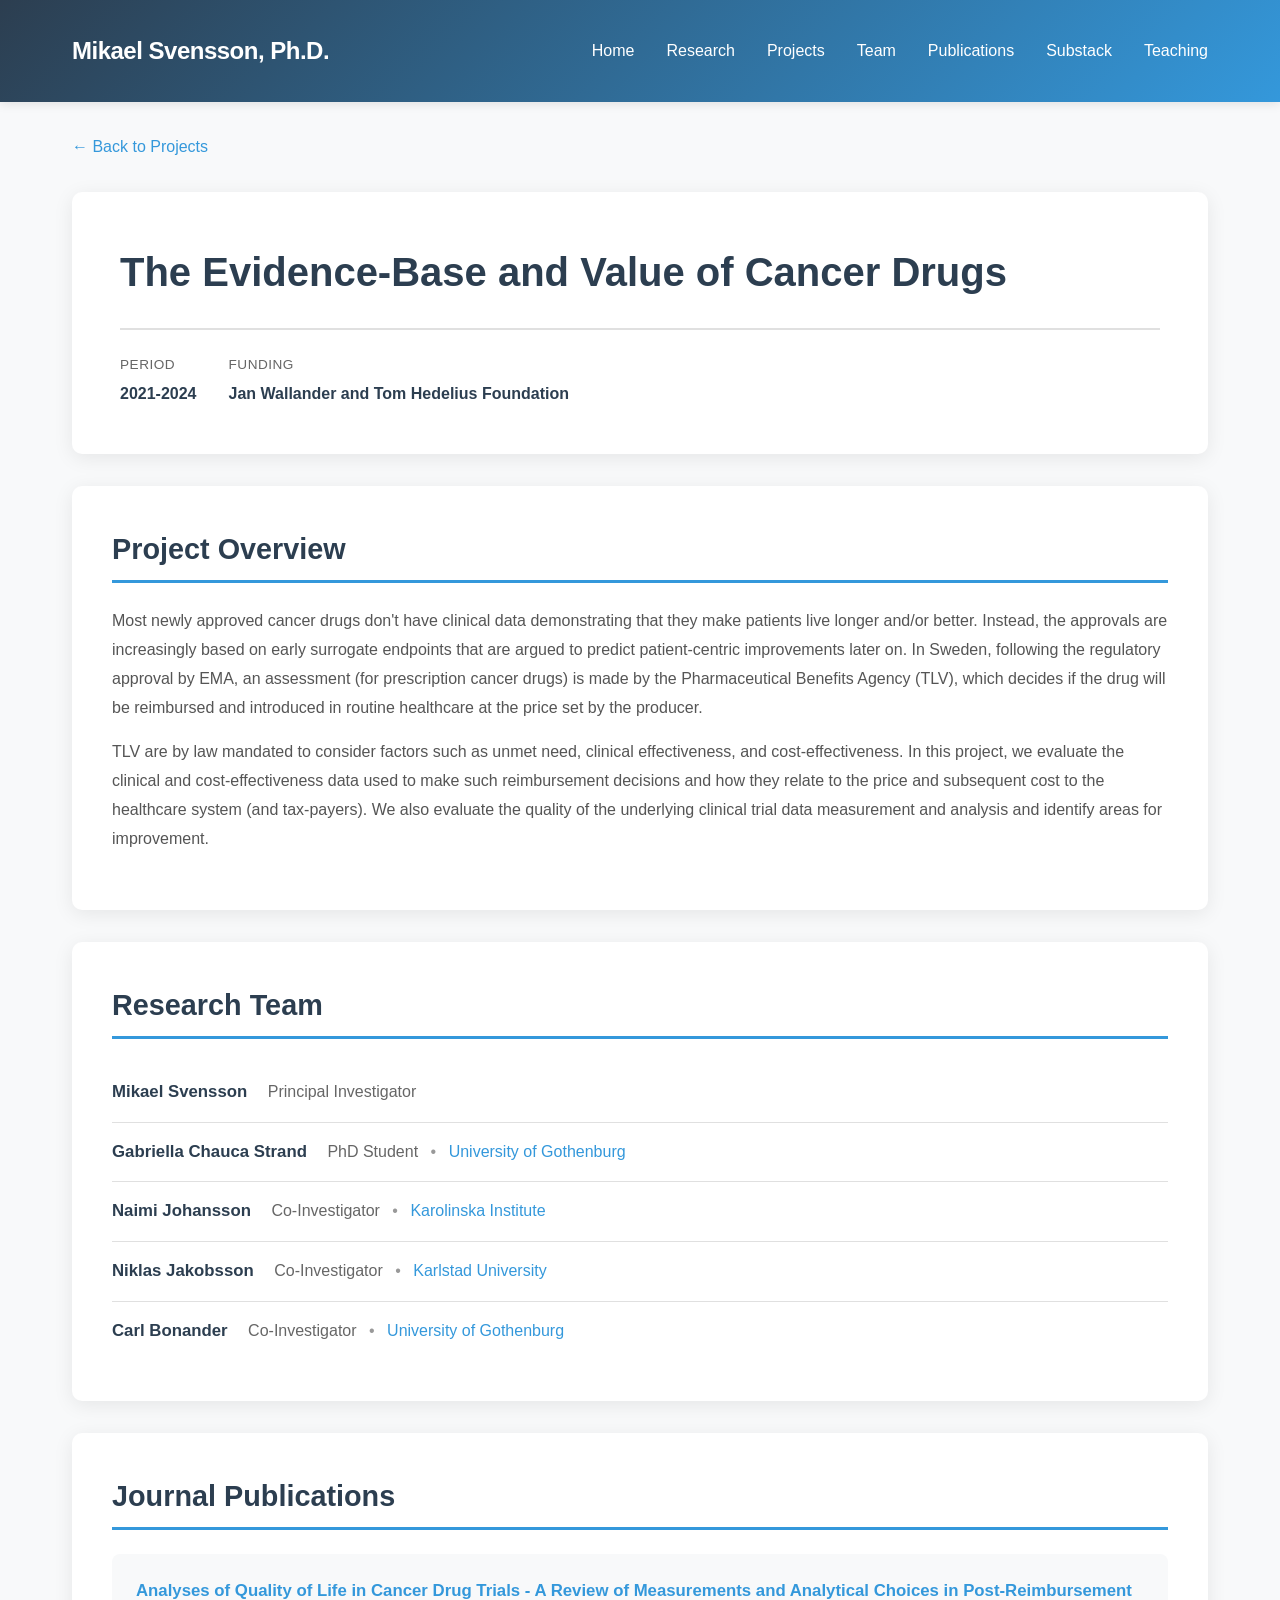
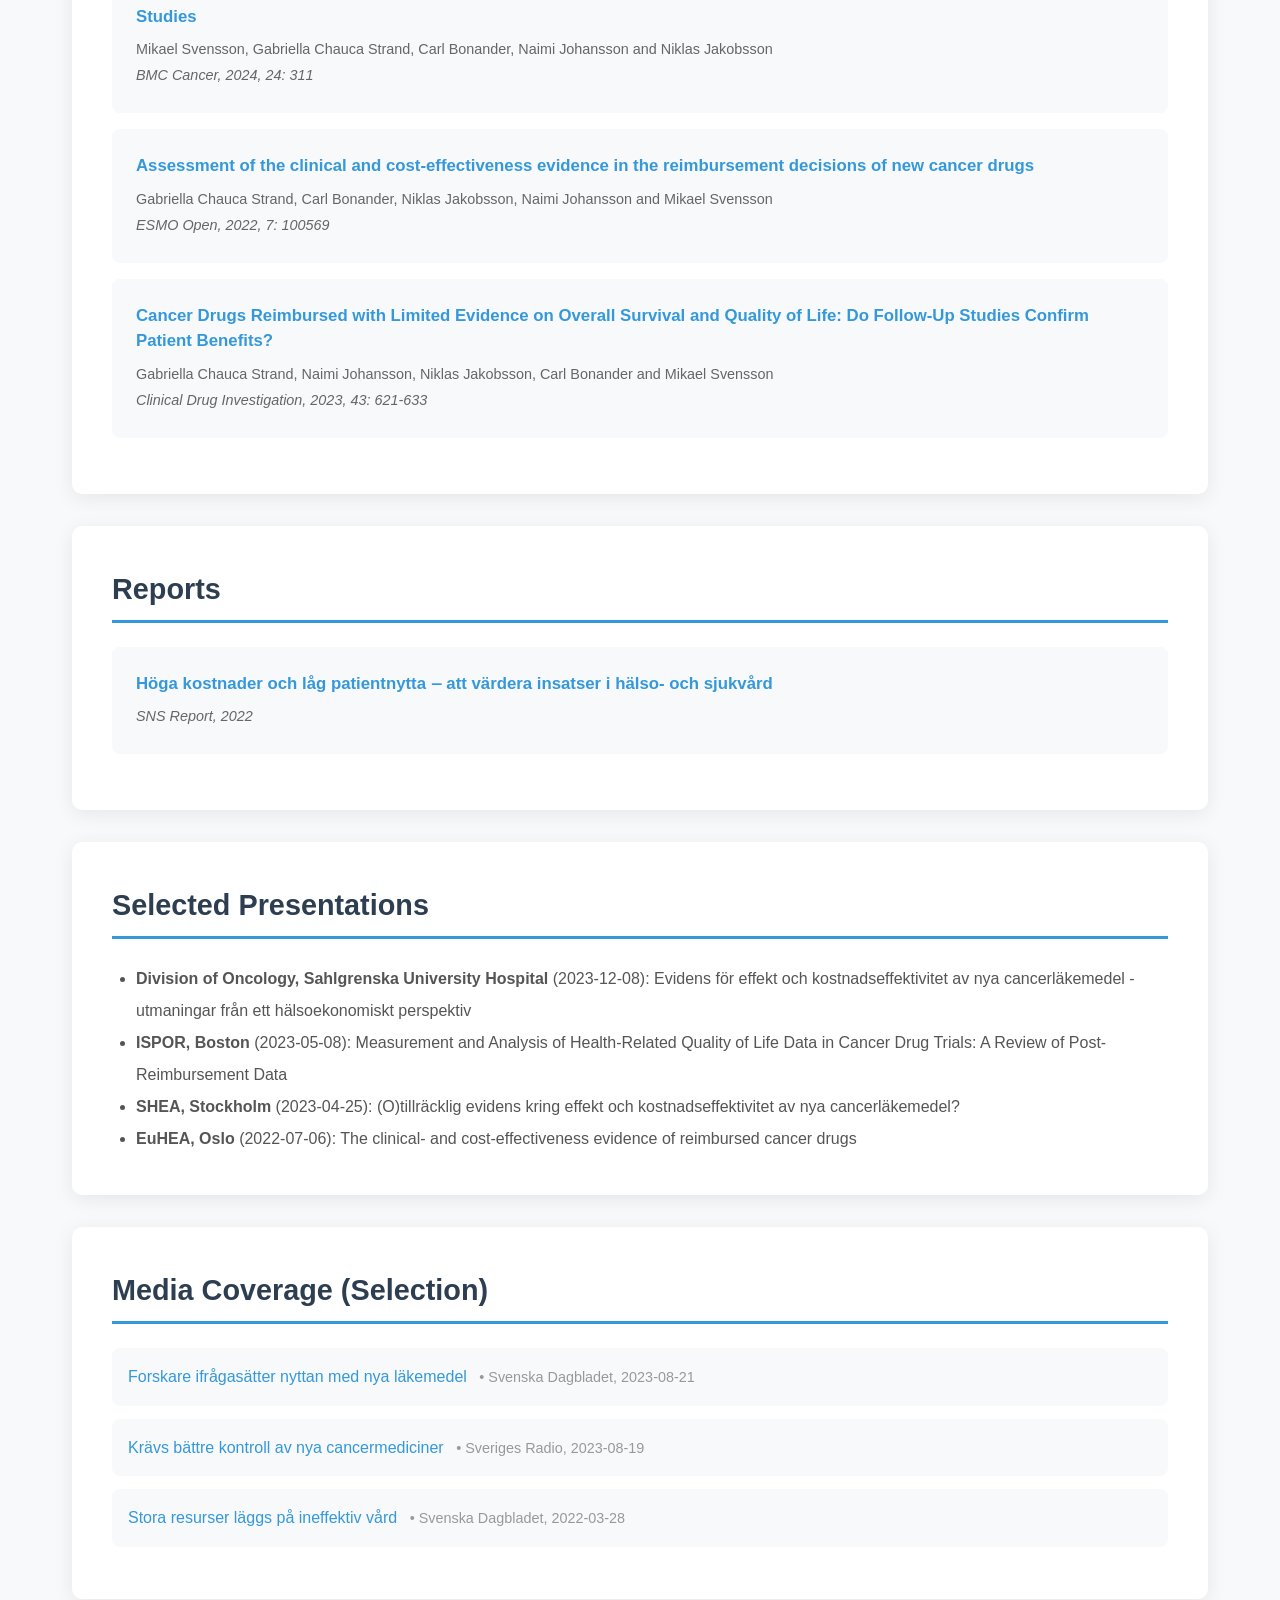
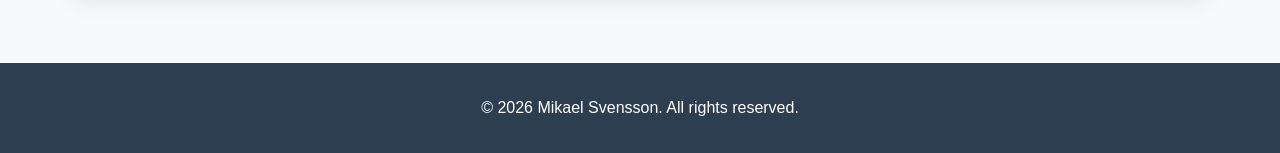
==== cancer-evidence.html @ 0bb3e4e1 "Create cancer-evidence.html" ====
<!DOCTYPE html>
<html lang="en">
<head>
    <meta charset="UTF-8">
    <meta name="viewport" content="width=device-width, initial-scale=1.0">
    <title>Evidence Project - Mikael Svensson</title>
    <style>
        * {
            margin: 0;
            padding: 0;
            box-sizing: border-box;
        }

        body {
            font-family: -apple-system, BlinkMacSystemFont, 'Segoe UI', Roboto, Oxygen, Ubuntu, Cantarell, sans-serif;
            line-height: 1.6;
            color: #333;
            background-color: #f8f9fa;
        }

        header {
            background: linear-gradient(135deg, #2c3e50 0%, #3498db 100%);
            color: white;
            padding: 2rem 0;
            box-shadow: 0 2px 10px rgba(0,0,0,0.1);
        }

        nav {
            max-width: 1200px;
            margin: 0 auto;
            padding: 0 2rem;
            display: flex;
            justify-content: space-between;
            align-items: center;
            flex-wrap: wrap;
        }

        .logo {
            font-size: 1.5rem;
            font-weight: 700;
            letter-spacing: -0.5px;
        }

        .logo a {
            color: white;
            text-decoration: none;
        }

        .nav-links {
            display: flex;
            gap: 2rem;
            list-style: none;
            flex-wrap: wrap;
        }

        .nav-links a {
            color: white;
            text-decoration: none;
            font-weight: 500;
            transition: opacity 0.3s;
            padding: 0.5rem 0;
        }

        .nav-links a:hover {
            opacity: 0.8;
            border-bottom: 2px solid white;
        }

        .container {
            max-width: 1200px;
            margin: 2rem auto;
            padding: 0 2rem;
        }

        .back-link {
            display: inline-block;
            color: #3498db;
            text-decoration: none;
            margin-bottom: 2rem;
            font-weight: 500;
        }

        .back-link:hover {
            text-decoration: underline;
        }

        .project-header {
            background: white;
            padding: 3rem;
            border-radius: 10px;
            box-shadow: 0 4px 20px rgba(0,0,0,0.08);
            margin-bottom: 2rem;
        }

        .project-header h1 {
            font-size: 2.5rem;
            color: #2c3e50;
            margin-bottom: 1rem;
        }

        .project-meta {
            display: flex;
            gap: 2rem;
            flex-wrap: wrap;
            margin-top: 1.5rem;
            padding-top: 1.5rem;
            border-top: 2px solid #e0e0e0;
        }

        .meta-item {
            display: flex;
            flex-direction: column;
        }

        .meta-label {
            font-size: 0.85rem;
            color: #666;
            text-transform: uppercase;
            letter-spacing: 0.5px;
            margin-bottom: 0.3rem;
        }

        .meta-value {
            font-weight: 600;
            color: #2c3e50;
        }

        .section {
            background: white;
            padding: 2.5rem;
            border-radius: 10px;
            box-shadow: 0 4px 20px rgba(0,0,0,0.08);
            margin-bottom: 2rem;
        }

        .section h2 {
            font-size: 1.8rem;
            color: #2c3e50;
            margin-bottom: 1.5rem;
            padding-bottom: 0.5rem;
            border-bottom: 3px solid #3498db;
        }

        .section p {
            color: #555;
            line-height: 1.8;
            margin-bottom: 1rem;
        }

        .publications {
            list-style: none;
        }

        .publications li {
            padding: 1.5rem;
            background: #f8f9fa;
            border-radius: 8px;
            margin-bottom: 1rem;
            transition: all 0.3s;
        }

        .publications li:hover {
            background: #e8f4f8;
            transform: translateX(5px);
        }

        .publications a {
            color: #3498db;
            text-decoration: none;
            font-weight: 600;
            font-size: 1.05rem;
            line-height: 1.5;
        }

        .publications a:hover {
            text-decoration: underline;
        }

        .media-list {
            list-style: none;
        }

        .media-list li {
            padding: 1rem;
            background: #f8f9fa;
            border-radius: 8px;
            margin-bottom: 0.8rem;
            transition: all 0.3s;
        }

        .media-list li:hover {
            background: #e8f4f8;
        }

        .media-list a {
            color: #3498db;
            text-decoration: none;
            font-weight: 500;
        }

        .media-list a:hover {
            text-decoration: underline;
        }

        .media-list .source {
            color: #999;
            font-size: 0.9rem;
            margin-left: 0.5rem;
        }

        footer {
            background: #2c3e50;
            color: white;
            text-align: center;
            padding: 2rem;
            margin-top: 4rem;
        }

        @media (max-width: 768px) {
            .project-header h1 {
                font-size: 2rem;
            }

            .project-header {
                padding: 2rem;
            }

            .section {
                padding: 1.5rem;
            }

            .nav-links {
                gap: 1rem;
                margin-top: 1rem;
            }
        }
    </style>
</head>
<body>
    <header>
        <nav>
            <div class="logo"><a href="index.html">Mikael Svensson, Ph.D.</a></div>
            <ul class="nav-links">
                <li><a href="index.html#home">Home</a></li>
                <li><a href="index.html#research">Research</a></li>
                <li><a href="index.html#projects">Projects</a></li>
                <li><a href="index.html#team">Team</a></li>
                <li><a href="publications.html">Publications</a></li>
                <li><a href="https://pharmaekonomi.substack.com/" target="_blank">Substack</a></li>
                <li><a href="index.html#teaching">Teaching</a></li>
            </ul>
        </nav>
    </header>

    <main class="container">
        <a href="index.html#projects" class="back-link">← Back to Projects</a>

        <div class="project-header">
            <h1>The Evidence-Base and Value of Cancer Drugs</h1>
            
            <div class="project-meta">
                <div class="meta-item">
                    <span class="meta-label">Period</span>
                    <span class="meta-value">2021-2024</span>
                </div>
                <div class="meta-item">
                    <span class="meta-label">Funding</span>
                    <span class="meta-value">Jan Wallander and Tom Hedelius Foundation</span>
                </div>
            </div>
        </div>

        <div class="section">
            <h2>Project Overview</h2>
            <p>
                Most newly approved cancer drugs don't have clinical data demonstrating that they make patients live longer and/or better. Instead, the approvals are increasingly based on early surrogate endpoints that are argued to predict patient-centric improvements later on. In Sweden, following the regulatory approval by EMA, an assessment (for prescription cancer drugs) is made by the Pharmaceutical Benefits Agency (TLV), which decides if the drug will be reimbursed and introduced in routine healthcare at the price set by the producer.
            </p>
            <p>
                TLV are by law mandated to consider factors such as unmet need, clinical effectiveness, and cost-effectiveness. In this project, we evaluate the clinical and cost-effectiveness data used to make such reimbursement decisions and how they relate to the price and subsequent cost to the healthcare system (and tax-payers). We also evaluate the quality of the underlying clinical trial data measurement and analysis and identify areas for improvement.
            </p>
        </div>

        <div class="section">
            <h2>Research Team</h2>
            <ul style="list-style: none; padding: 0;">
                <li style="padding: 1rem 0; border-bottom: 1px solid #e0e0e0;">
                    <strong style="color: #2c3e50; font-size: 1.05rem;">Mikael Svensson</strong>
                    <span style="color: #666; margin-left: 1rem;">Principal Investigator</span>
                </li>
                <li style="padding: 1rem 0; border-bottom: 1px solid #e0e0e0;">
                    <strong style="color: #2c3e50; font-size: 1.05rem;">Gabriella Chauca Strand</strong>
                    <span style="color: #666; margin-left: 1rem;">PhD Student</span>
                    <span style="color: #999; margin-left: 0.5rem;">•</span>
                    <a href="https://www.gu.se/en/about/find-staff/gabriellachaucastrand" target="_blank" style="color: #3498db; text-decoration: none; margin-left: 0.5rem;">University of Gothenburg</a>
                </li>
                <li style="padding: 1rem 0; border-bottom: 1px solid #e0e0e0;">
                    <strong style="color: #2c3e50; font-size: 1.05rem;">Naimi Johansson</strong>
                    <span style="color: #666; margin-left: 1rem;">Co-Investigator</span>
                    <span style="color: #999; margin-left: 0.5rem;">•</span>
                    <a href="https://sites.google.com/view/naimijohansson/" target="_blank" style="color: #3498db; text-decoration: none; margin-left: 0.5rem;">Karolinska Institute</a>
                </li>
                <li style="padding: 1rem 0; border-bottom: 1px solid #e0e0e0;">
                    <strong style="color: #2c3e50; font-size: 1.05rem;">Niklas Jakobsson</strong>
                    <span style="color: #666; margin-left: 1rem;">Co-Investigator</span>
                    <span style="color: #999; margin-left: 0.5rem;">•</span>
                    <a href="https://niklasjakobsson.wordpress.com/" target="_blank" style="color: #3498db; text-decoration: none; margin-left: 0.5rem;">Karlstad University</a>
                </li>
                <li style="padding: 1rem 0;">
                    <strong style="color: #2c3e50; font-size: 1.05rem;">Carl Bonander</strong>
                    <span style="color: #666; margin-left: 1rem;">Co-Investigator</span>
                    <span style="color: #999; margin-left: 0.5rem;">•</span>
                    <a href="https://www.gu.se/en/about/find-staff/carlbonander" target="_blank" style="color: #3498db; text-decoration: none; margin-left: 0.5rem;">University of Gothenburg</a>
                </li>
            </ul>
        </div>

        <div class="section">
            <h2>Journal Publications</h2>
            <ul class="publications">
                <li>
                    <a href="https://bmccancer.biomedcentral.com/articles/10.1186/s12885-024-12045-8" target="_blank">
                        Analyses of Quality of Life in Cancer Drug Trials - A Review of Measurements and Analytical Choices in Post-Reimbursement Studies
                    </a>
                    <p style="color: #666; font-size: 0.9rem; margin-top: 0.5rem; margin-bottom: 0;">
                        Mikael Svensson, Gabriella Chauca Strand, Carl Bonander, Naimi Johansson and Niklas Jakobsson<br>
                        <em>BMC Cancer, 2024, 24: 311</em>
                    </p>
                </li>
                <li>
                    <a href="https://www.sciencedirect.com/science/article/pii/S2059702922001983" target="_blank">
                        Assessment of the clinical and cost-effectiveness evidence in the reimbursement decisions of new cancer drugs
                    </a>
                    <p style="color: #666; font-size: 0.9rem; margin-top: 0.5rem; margin-bottom: 0;">
                        Gabriella Chauca Strand, Carl Bonander, Niklas Jakobsson, Naimi Johansson and Mikael Svensson<br>
                        <em>ESMO Open, 2022, 7: 100569</em>
                    </p>
                </li>
                <li>
                    <a href="https://link.springer.com/article/10.1007/s40261-023-01285-4" target="_blank">
                        Cancer Drugs Reimbursed with Limited Evidence on Overall Survival and Quality of Life: Do Follow-Up Studies Confirm Patient Benefits?
                    </a>
                    <p style="color: #666; font-size: 0.9rem; margin-top: 0.5rem; margin-bottom: 0;">
                        Gabriella Chauca Strand, Naimi Johansson, Niklas Jakobsson, Carl Bonander and Mikael Svensson<br>
                        <em>Clinical Drug Investigation, 2023, 43: 621-633</em>
                    </p>
                </li>
            </ul>
        </div>

        <div class="section">
            <h2>Reports</h2>
            <ul class="publications">
                <li>
                    <a href="https://www.sns.se/artiklar/halsoekonom-overtro-pa-nya-mojligheter-inom-varden-kan-skada-folkhalsan/" target="_blank">
                        Höga kostnader och låg patientnytta ‒ att värdera insatser i hälso- och sjukvård
                    </a>
                    <p style="color: #666; font-size: 0.9rem; margin-top: 0.5rem; margin-bottom: 0;">
                        <em>SNS Report, 2022</em>
                    </p>
                </li>
            </ul>
        </div>

        <div class="section">
            <h2>Selected Presentations</h2>
            <ul style="margin-left: 1.5rem; color: #555; line-height: 2;">
                <li><strong>Division of Oncology, Sahlgrenska University Hospital</strong> (2023-12-08): Evidens för effekt och kostnadseffektivitet av nya cancerläkemedel - utmaningar från ett hälsoekonomiskt perspektiv</li>
                <li><strong>ISPOR, Boston</strong> (2023-05-08): Measurement and Analysis of Health-Related Quality of Life Data in Cancer Drug Trials: A Review of Post-Reimbursement Data</li>
                <li><strong>SHEA, Stockholm</strong> (2023-04-25): (O)tillräcklig evidens kring effekt och kostnadseffektivitet av nya cancerläkemedel?</li>
                <li><strong>EuHEA, Oslo</strong> (2022-07-06): The clinical- and cost-effectiveness evidence of reimbursed cancer drugs</li>
            </ul>
        </div>

        <div class="section">
            <h2>Media Coverage (Selection)</h2>
            <ul class="media-list">
                <li>
                    <a href="https://www.svd.se/a/8JKjg1/forskare-ifragasatter-nyttan-med-nya-lakemedel" target="_blank">
                        Forskare ifrågasätter nyttan med nya läkemedel
                    </a>
                    <span class="source">• Svenska Dagbladet, 2023-08-21</span>
                </li>
                <li>
                    <a href="https://sverigesradio.se/artikel/forskaren-kravs-battre-kontroll-av-nya-cancermediciner" target="_blank">
                        Krävs bättre kontroll av nya cancermediciner
                    </a>
                    <span class="source">• Sveriges Radio, 2023-08-19</span>
                </li>
                <li>
                    <a href="https://www.svd.se/a/Rrp2WO/mikael-svensson-stora-resurser-laggs-pa-ineffektiv-vard" target="_blank">
                        Stora resurser läggs på ineffektiv vård
                    </a>
                    <span class="source">• Svenska Dagbladet, 2022-03-28</span>
                </li>
            </ul>
        </div>
    </main>

    <footer>
        <p>&copy; 2026 Mikael Svensson. All rights reserved.</p>
    </footer>
</body>
</html>
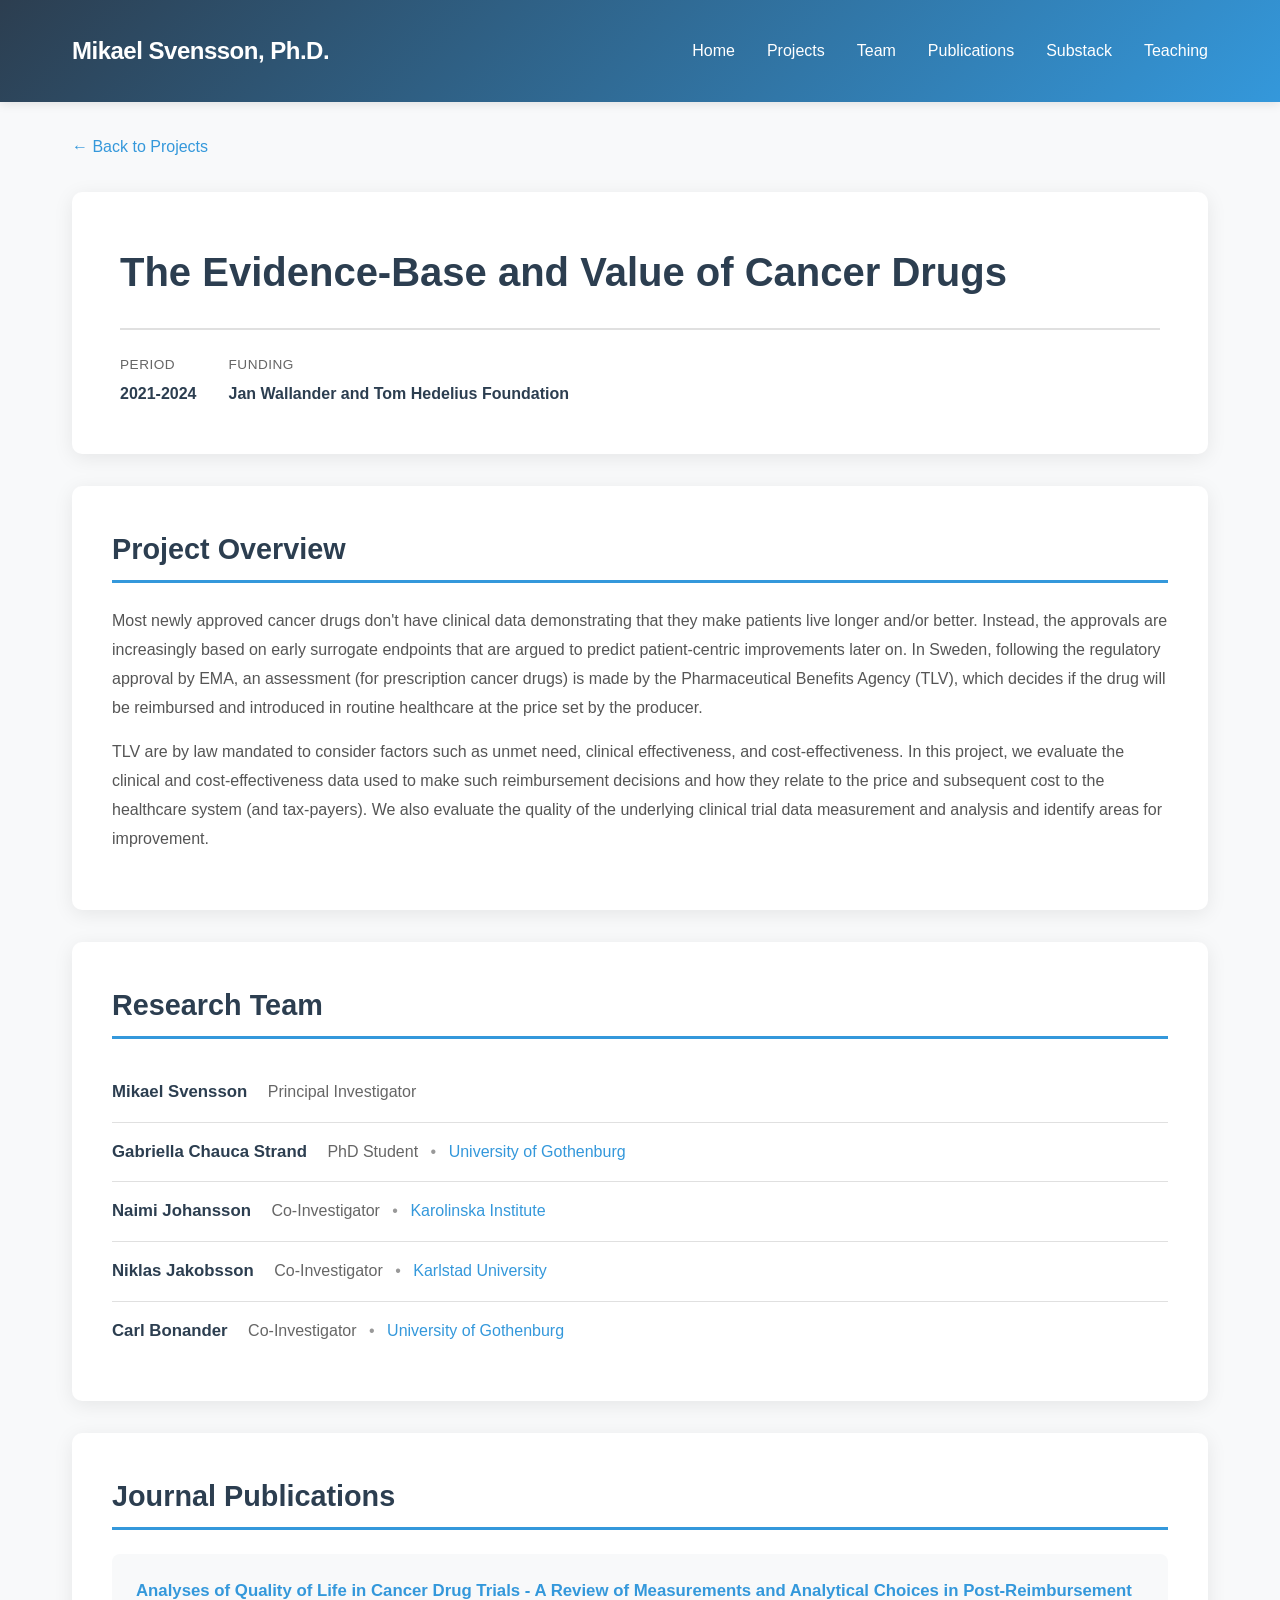
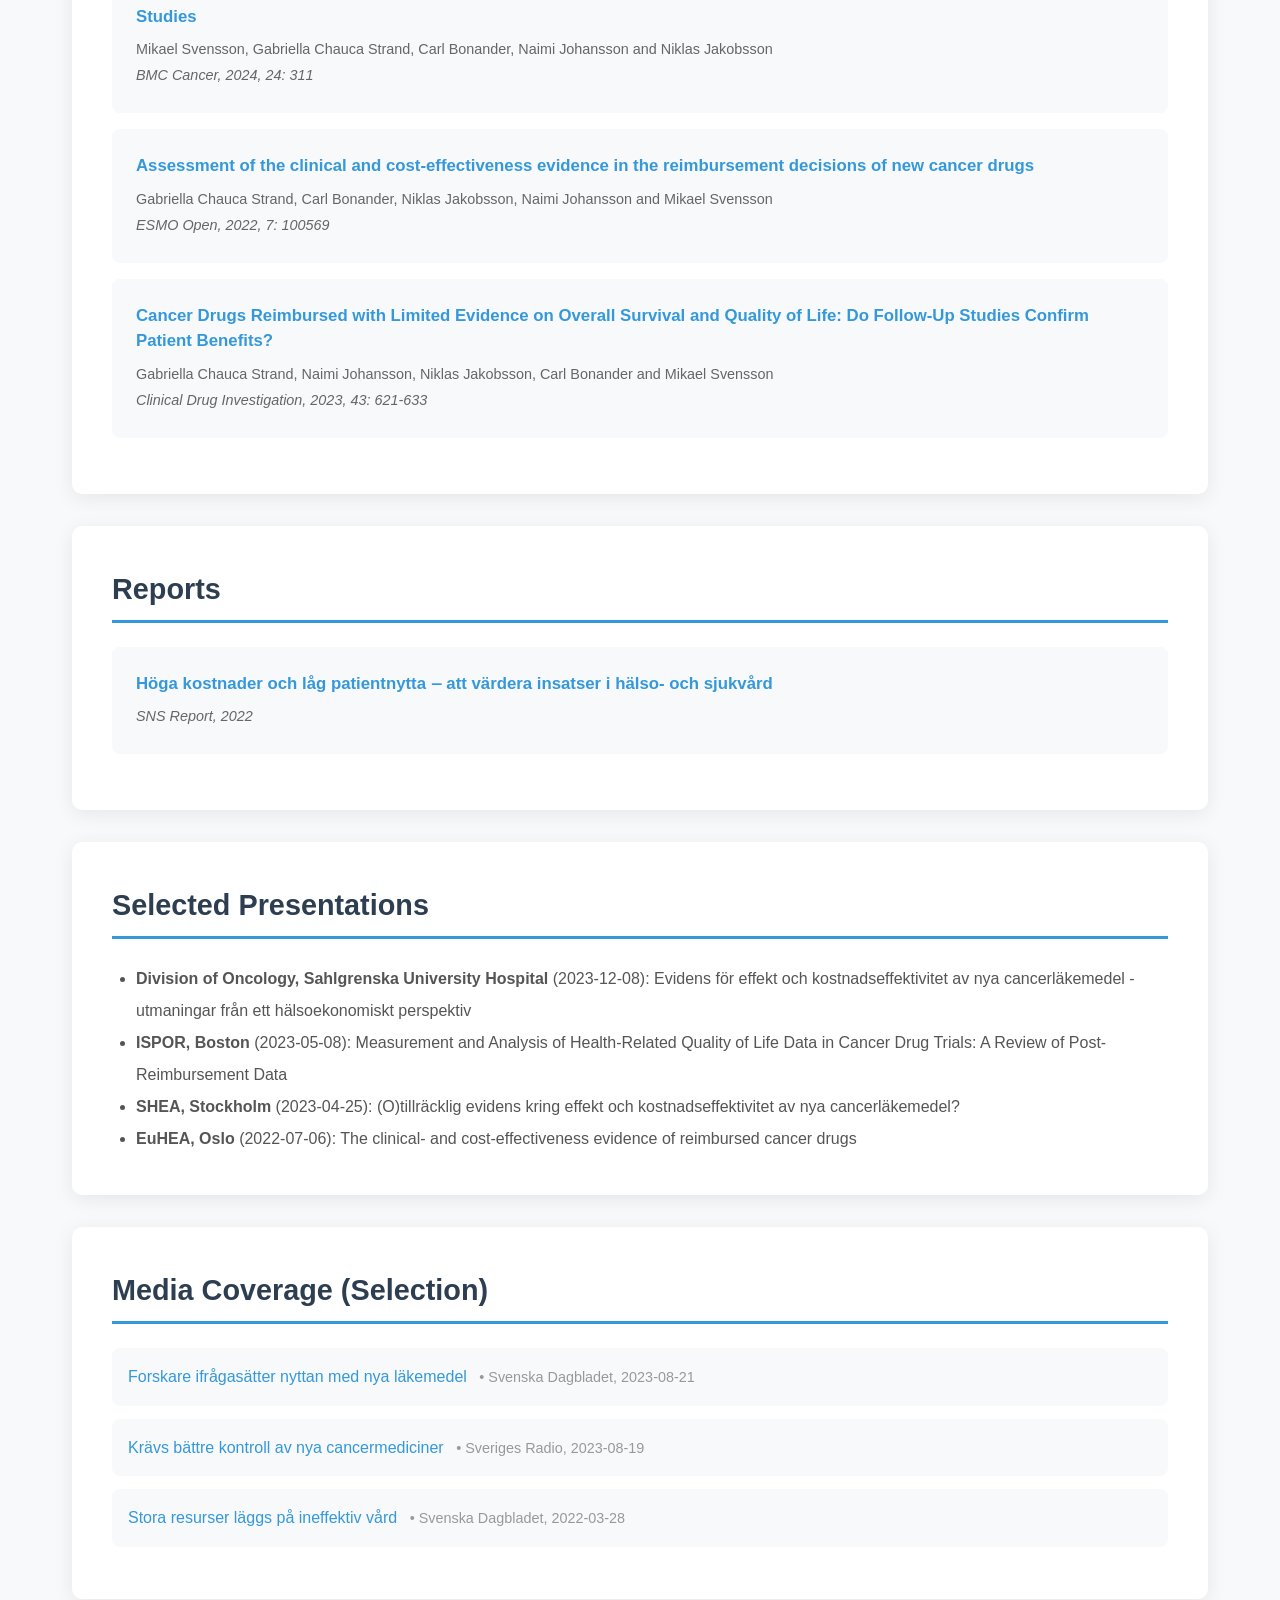
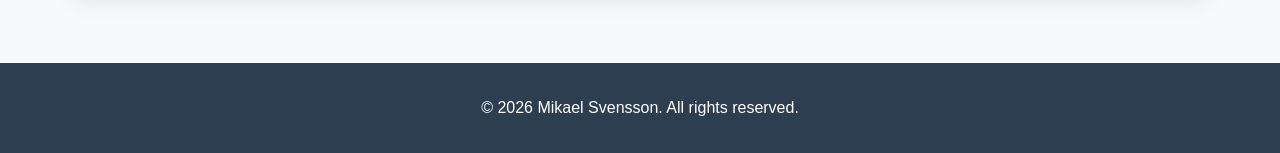
==== commit db0f7f55: "Update cancer-evidence.html" ====
--- a/cancer-evidence.html
+++ b/cancer-evidence.html
@@ -242,7 +242,6 @@
             <div class="logo"><a href="index.html">Mikael Svensson, Ph.D.</a></div>
             <ul class="nav-links">
                 <li><a href="index.html#home">Home</a></li>
-                <li><a href="index.html#research">Research</a></li>
                 <li><a href="index.html#projects">Projects</a></li>
                 <li><a href="index.html#team">Team</a></li>
                 <li><a href="publications.html">Publications</a></li>
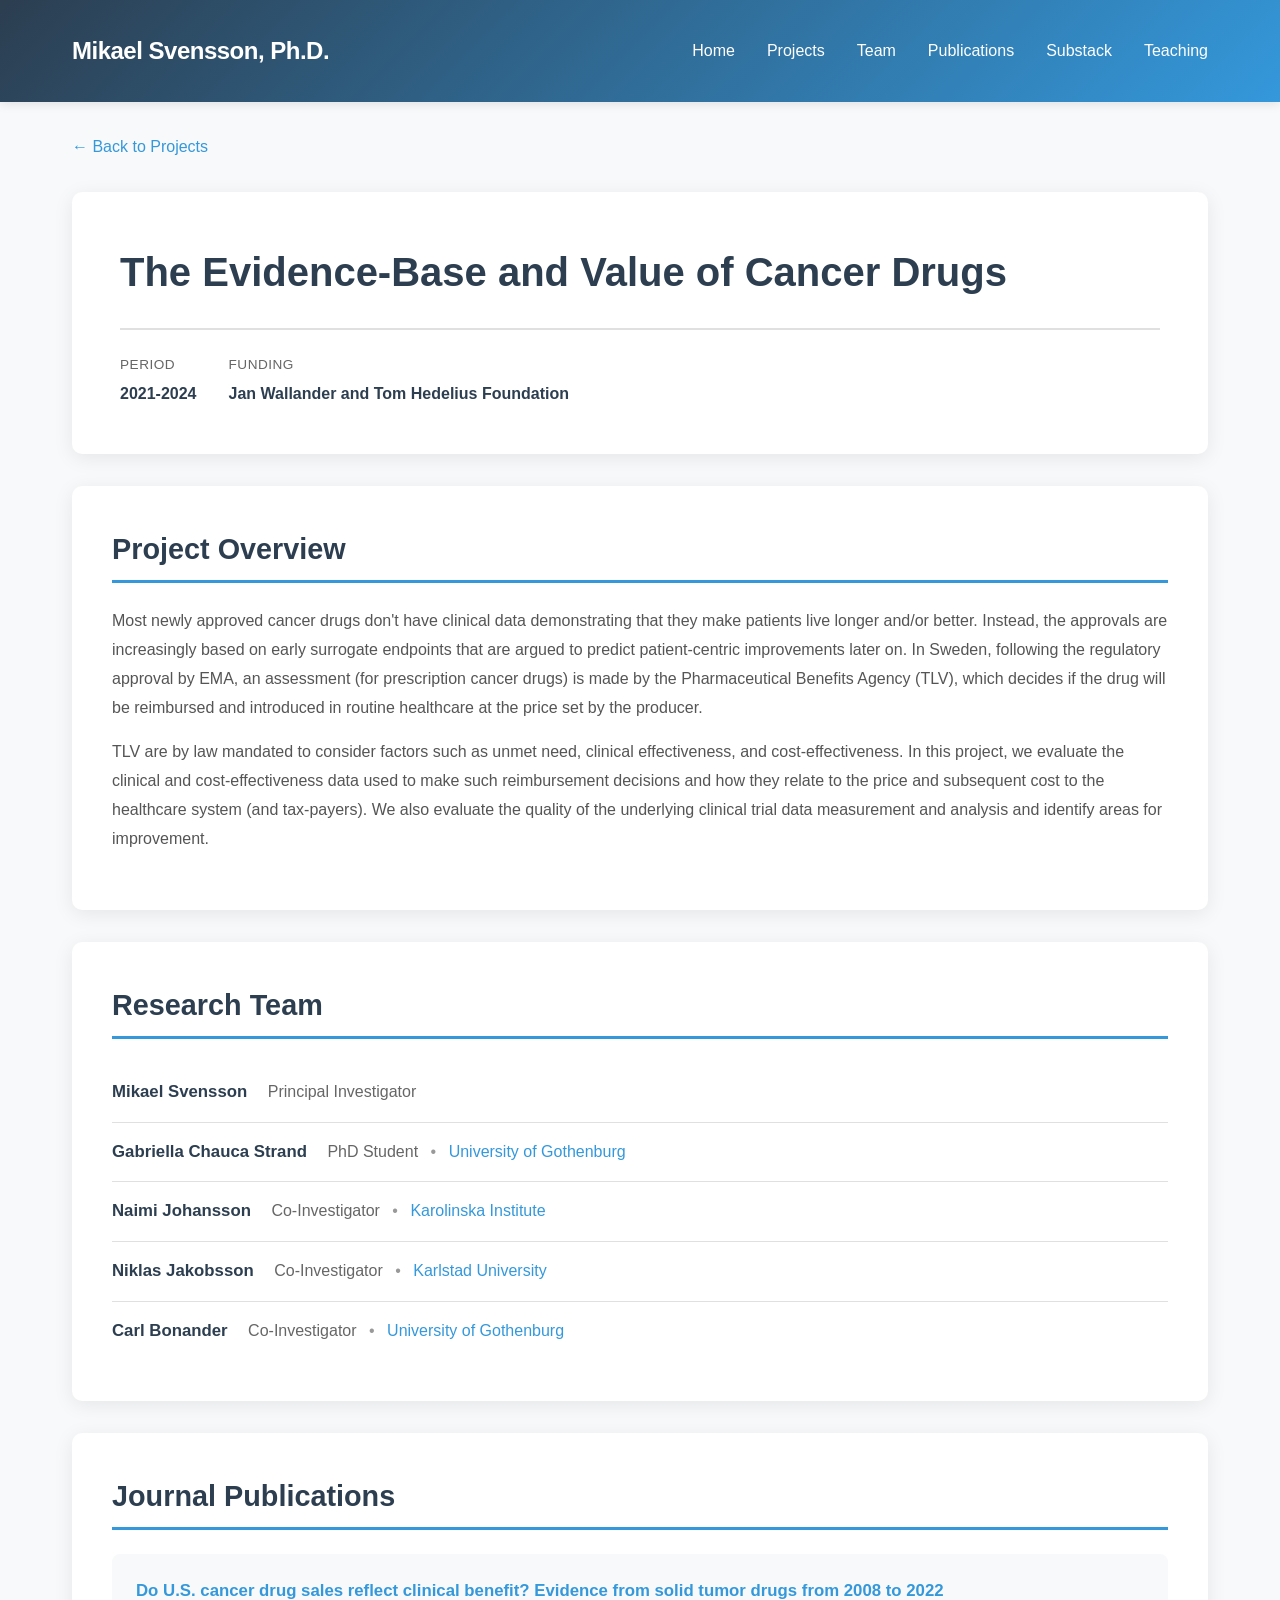
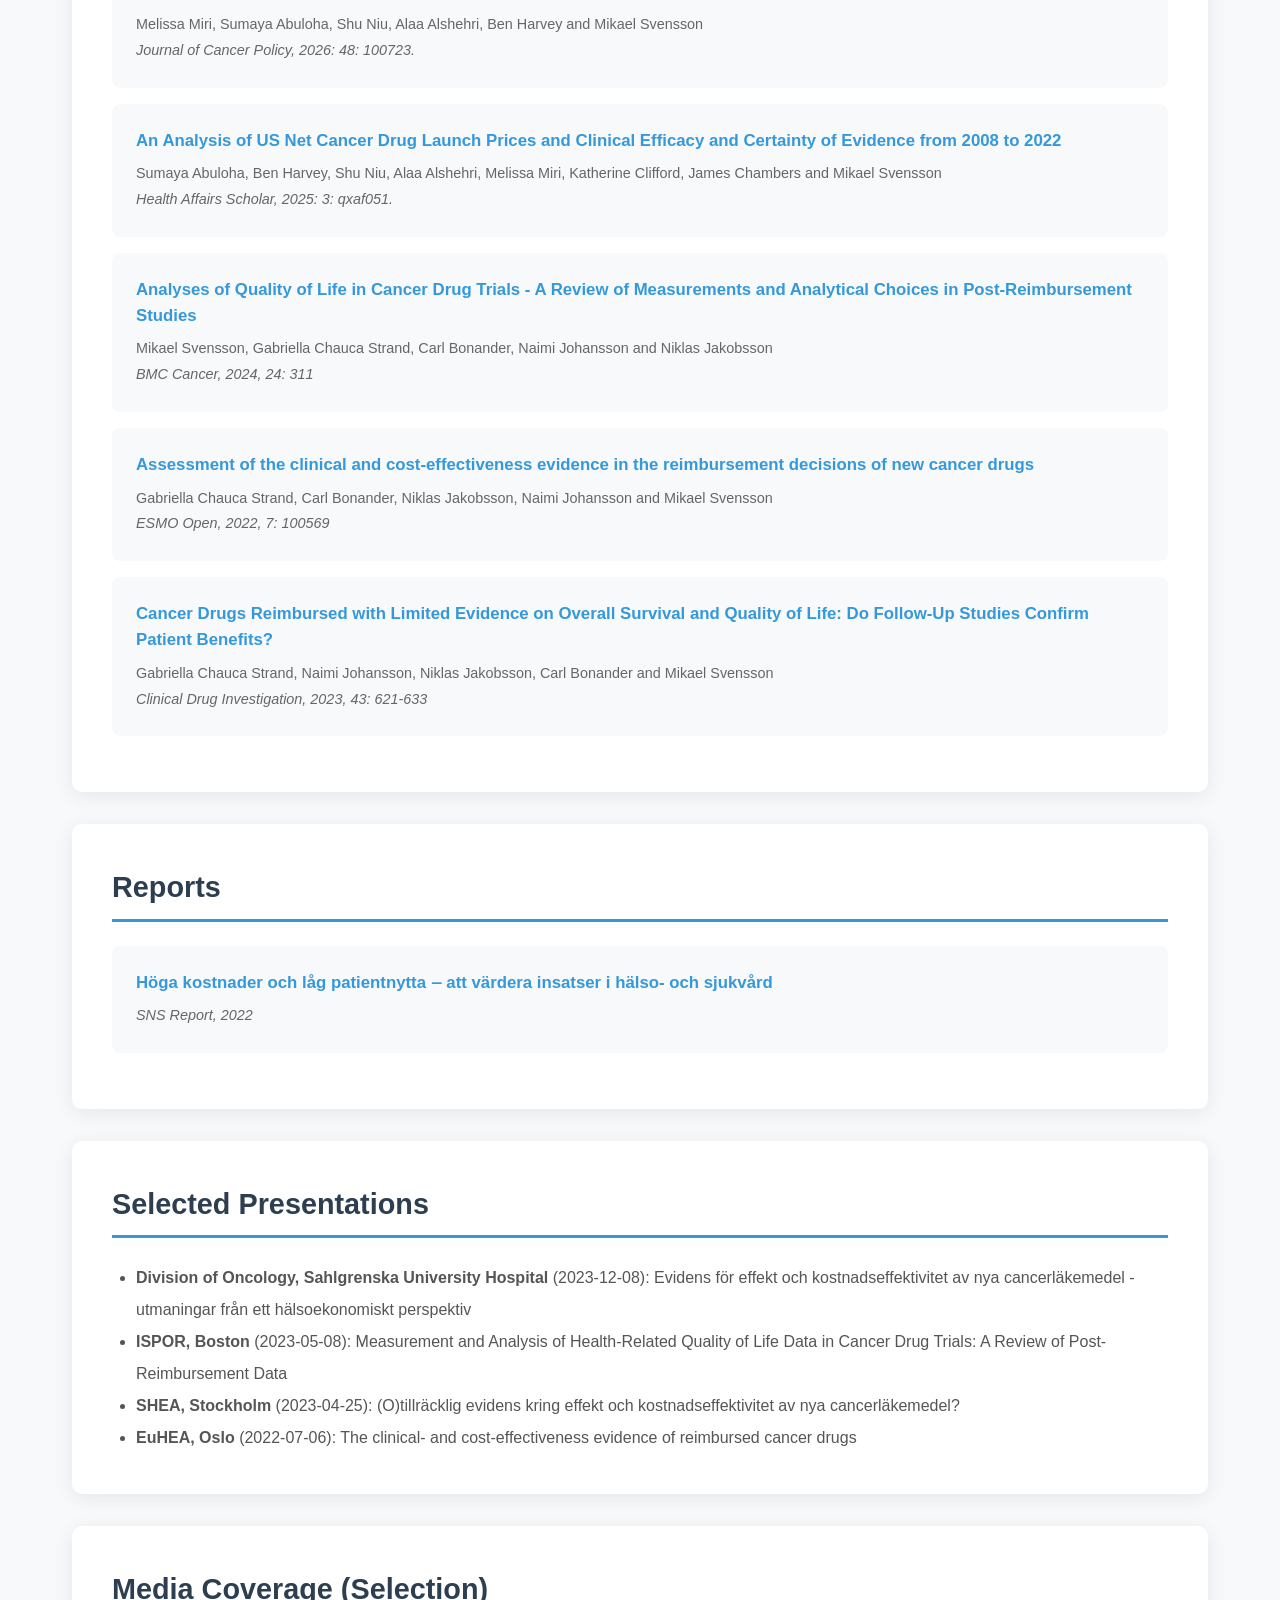
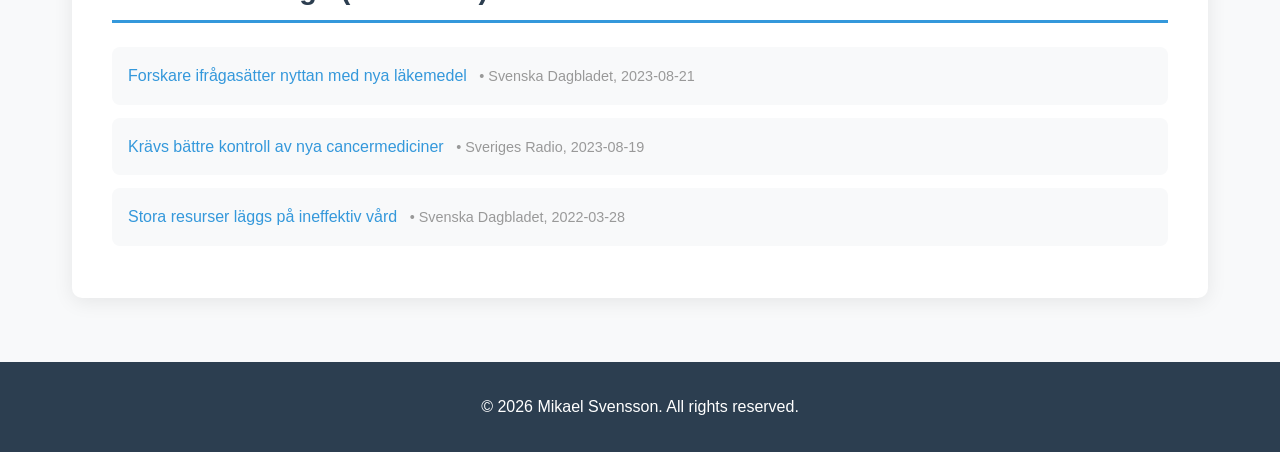
==== commit 696ca08d: "Update cancer-evidence.html" ====
--- a/cancer-evidence.html
+++ b/cancer-evidence.html
@@ -312,10 +312,27 @@
                 </li>
             </ul>
         </div>
-
         <div class="section">
             <h2>Journal Publications</h2>
             <ul class="publications">
+               <li>
+                    <a href="https://www.sciencedirect.com/science/article/pii/S2213538326000238" target="_blank">
+                        Do U.S. cancer drug sales reflect clinical benefit? Evidence from solid tumor drugs from 2008 to 2022
+                    </a>
+                    <p style="color: #666; font-size: 0.9rem; margin-top: 0.5rem; margin-bottom: 0;">
+                        Melissa Miri, Sumaya Abuloha, Shu Niu, Alaa Alshehri, Ben Harvey and Mikael Svensson<br>
+                        <em>Journal of Cancer Policy, 2026: 48: 100723.</em>
+                    </p>
+                </li>
+                <li>
+                    <a href="https://academic.oup.com/healthaffairsscholar/article/3/4/qxaf051/8074216?login=true" target="_blank">
+                        An Analysis of US Net Cancer Drug Launch Prices and Clinical Efficacy and Certainty of Evidence from 2008 to 2022
+                    </a>
+                    <p style="color: #666; font-size: 0.9rem; margin-top: 0.5rem; margin-bottom: 0;">
+                        Sumaya Abuloha, Ben Harvey, Shu Niu, Alaa Alshehri, Melissa Miri, Katherine Clifford, James Chambers and Mikael Svensson<br>
+                        <em>Health Affairs Scholar, 2025: 3: qxaf051.</em>
+                    </p>
+                </li>                
                 <li>
                     <a href="https://bmccancer.biomedcentral.com/articles/10.1186/s12885-024-12045-8" target="_blank">
                         Analyses of Quality of Life in Cancer Drug Trials - A Review of Measurements and Analytical Choices in Post-Reimbursement Studies
